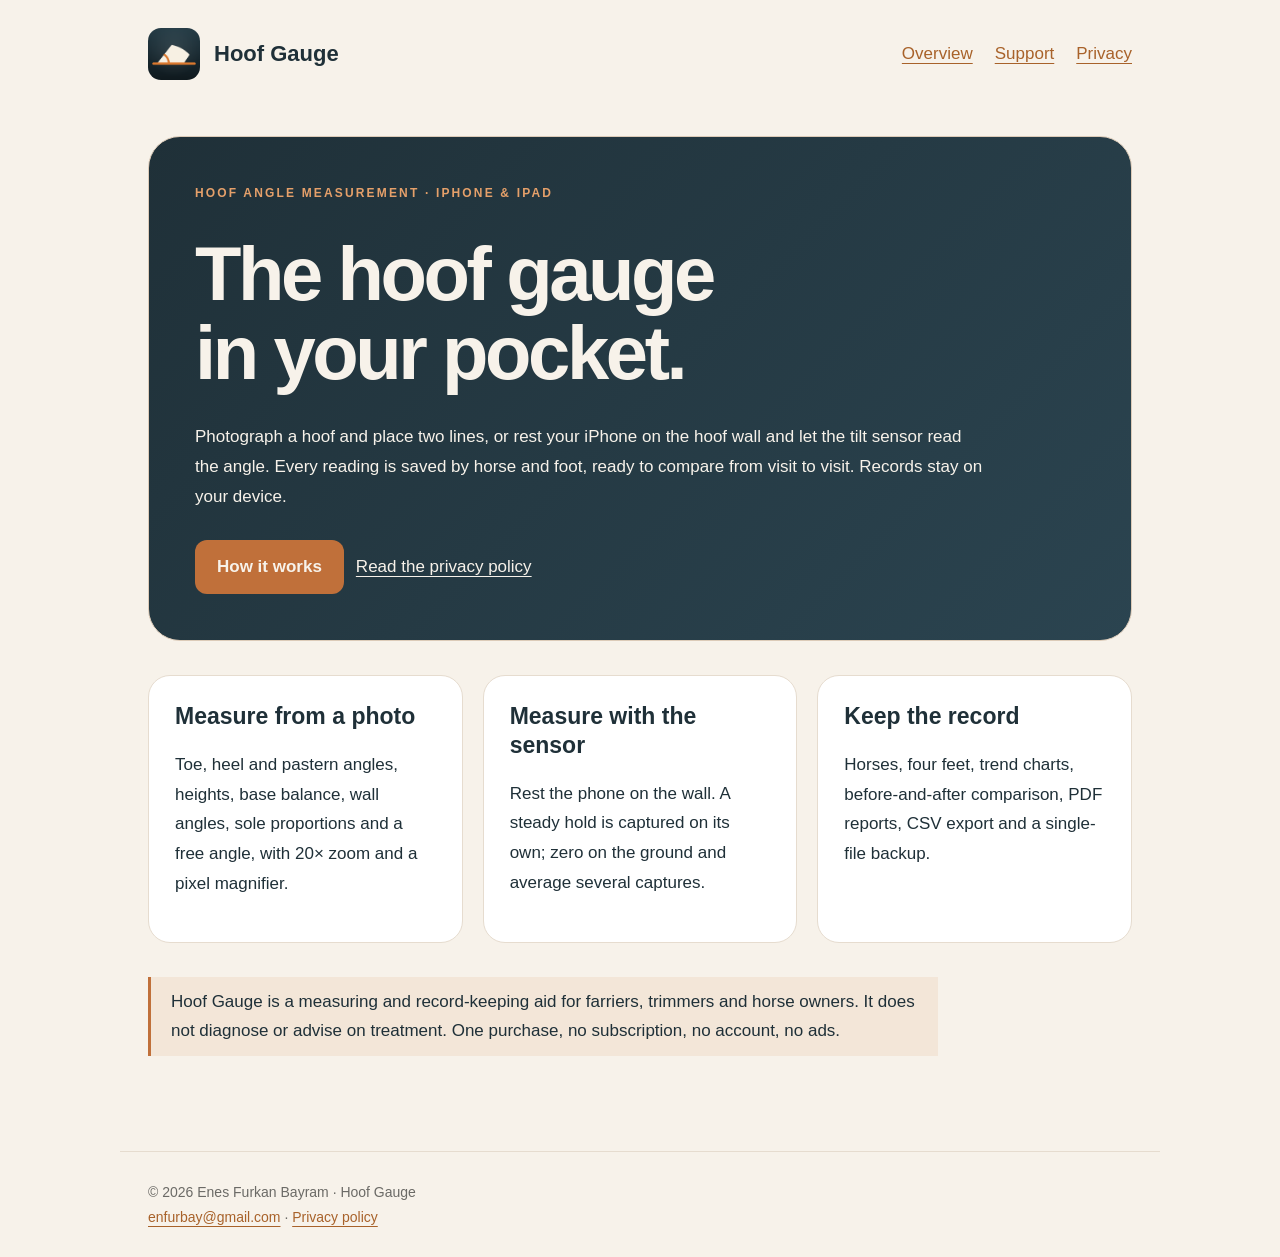
==== index.html @ eecb3e1a "Hoof Gauge support site and privacy policy Co-Authored-By: Claude Fable 5.1 <noreply@anthropic.com>" ====
<!doctype html><html lang="en"><head><meta charset="utf-8"><meta name="viewport" content="width=device-width,initial-scale=1"><meta name="description" content="Hoof Gauge measures hoof angles from a photo or with the iPhone tilt sensor and keeps records by horse and foot."><title>Hoof angles. Measured and remembered. | Hoof Gauge</title><link rel="icon" href="icon.png"><link rel="stylesheet" href="style.css"></head><body><header><a class="brand" href="index.html"><img src="icon.png" alt="Hoof Gauge icon">Hoof Gauge</a><nav><a href="index.html">Overview</a><a href="support.html">Support</a><a href="privacy-policy.html">Privacy</a></nav></header><main><section class="hero"><div class="eyebrow">HOOF ANGLE MEASUREMENT · IPHONE & IPAD</div><h1>The hoof gauge<br>in your pocket.</h1><p>Photograph a hoof and place two lines, or rest your iPhone on the hoof wall and let the tilt sensor read the angle. Every reading is saved by horse and foot, ready to compare from visit to visit. Records stay on your device.</p><a class="button" href="support.html">How it works</a><a href="privacy-policy.html">Read the privacy policy</a></section><section class="grid"><div class="card"><h2>Measure from a photo</h2><p>Toe, heel and pastern angles, heights, base balance, wall angles, sole proportions and a free angle, with 20× zoom and a pixel magnifier.</p></div><div class="card"><h2>Measure with the sensor</h2><p>Rest the phone on the wall. A steady hold is captured on its own; zero on the ground and average several captures.</p></div><div class="card"><h2>Keep the record</h2><p>Horses, four feet, trend charts, before-and-after comparison, PDF reports, CSV export and a single-file backup.</p></div></section><p class="notice">Hoof Gauge is a measuring and record-keeping aid for farriers, trimmers and horse owners. It does not diagnose or advise on treatment. One purchase, no subscription, no account, no ads.</p></main><footer>© 2026 Enes Furkan Bayram · Hoof Gauge<br><a href="mailto:enfurbay@gmail.com">enfurbay@gmail.com</a> · <a href="privacy-policy.html">Privacy policy</a></footer></body></html>
---- style.css ----
*{box-sizing:border-box}body{margin:0;color:#1f3038;background:#f7f2ea;font:17px/1.75 -apple-system,BlinkMacSystemFont,"Segoe UI",sans-serif}header,main,footer{max-width:1040px;margin:auto;padding:28px}header{display:flex;align-items:center;justify-content:space-between;gap:24px}a{color:#a8622a;text-underline-offset:4px}nav{display:flex;gap:22px}.brand{display:flex;align-items:center;gap:14px;font-size:22px;font-weight:700;color:inherit;text-decoration:none}.brand img{width:52px;border-radius:13px}h1{font-size:clamp(40px,7vw,76px);line-height:1.04;letter-spacing:-.045em;margin:30px 0}h2{font-size:27px;line-height:1.25;margin-top:38px}p{max-width:790px}.eyebrow{font-size:12px;letter-spacing:.18em;color:#a8622a;font-weight:700}.hero{padding:46px;border:1px solid #dccbb8;border-radius:32px;background:linear-gradient(135deg,#1f3038 0%,#2b4450 100%);color:#f7f2ea}.hero .eyebrow{color:#e5a06a}.hero a{color:#f7f2ea}.button{display:inline-block;padding:12px 22px;border-radius:12px;background:#c0703a;color:white;text-decoration:none;font-weight:600;margin:12px 12px 0 0}.grid{display:grid;grid-template-columns:repeat(auto-fit,minmax(240px,1fr));gap:20px;margin:34px 0}.card{background:#fff;border:1px solid #e6dccf;border-radius:22px;padding:26px}.card h2{margin-top:0;font-size:23px}footer{border-top:1px solid #e6dccf;color:#6b6a66;font-size:14px;margin-top:50px}.notice{border-left:3px solid #c0703a;padding:10px 20px;background:#f3e6d8}li{margin:9px 0}@media(max-width:580px){header{align-items:flex-start;flex-direction:column}header,main,footer{padding:22px}.hero{padding:26px}nav{font-size:15px}}
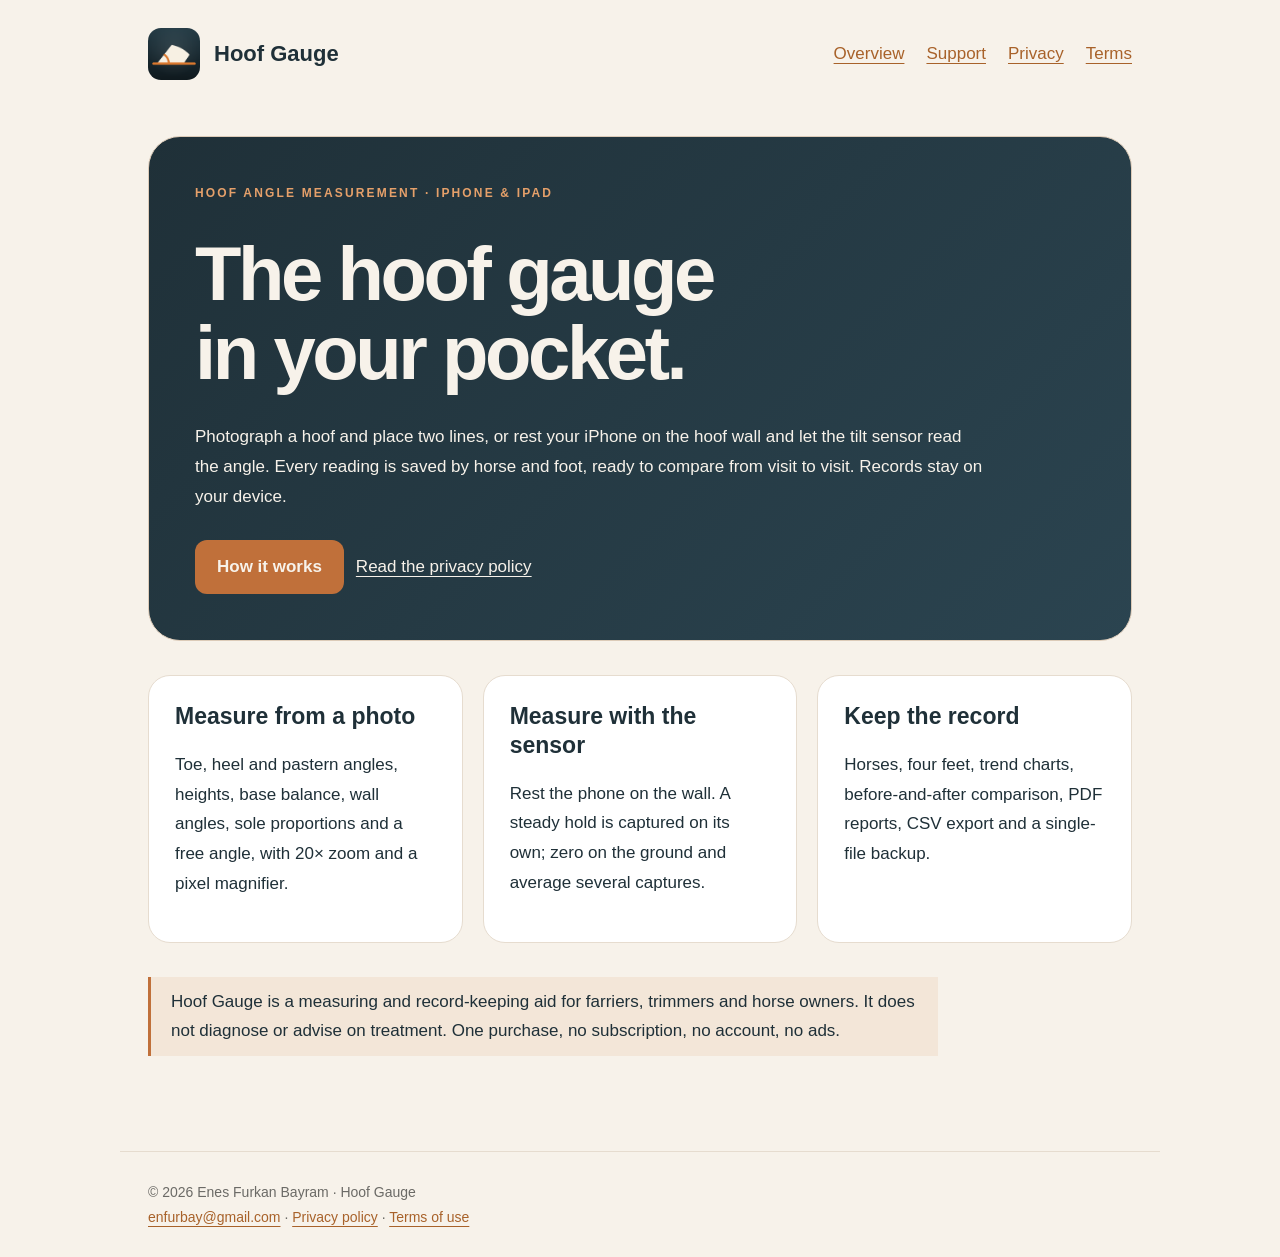
==== commit 622730a5: "Add terms of use page Co-Authored-By: Claude Fable 5.1 <noreply@anthropic.com>" ====
--- a/index.html
+++ b/index.html
@@ -1 +1 @@
-<!doctype html><html lang="en"><head><meta charset="utf-8"><meta name="viewport" content="width=device-width,initial-scale=1"><meta name="description" content="Hoof Gauge measures hoof angles from a photo or with the iPhone tilt sensor and keeps records by horse and foot."><title>Hoof angles. Measured and remembered. | Hoof Gauge</title><link rel="icon" href="icon.png"><link rel="stylesheet" href="style.css"></head><body><header><a class="brand" href="index.html"><img src="icon.png" alt="Hoof Gauge icon">Hoof Gauge</a><nav><a href="index.html">Overview</a><a href="support.html">Support</a><a href="privacy-policy.html">Privacy</a></nav></header><main><section class="hero"><div class="eyebrow">HOOF ANGLE MEASUREMENT · IPHONE & IPAD</div><h1>The hoof gauge<br>in your pocket.</h1><p>Photograph a hoof and place two lines, or rest your iPhone on the hoof wall and let the tilt sensor read the angle. Every reading is saved by horse and foot, ready to compare from visit to visit. Records stay on your device.</p><a class="button" href="support.html">How it works</a><a href="privacy-policy.html">Read the privacy policy</a></section><section class="grid"><div class="card"><h2>Measure from a photo</h2><p>Toe, heel and pastern angles, heights, base balance, wall angles, sole proportions and a free angle, with 20× zoom and a pixel magnifier.</p></div><div class="card"><h2>Measure with the sensor</h2><p>Rest the phone on the wall. A steady hold is captured on its own; zero on the ground and average several captures.</p></div><div class="card"><h2>Keep the record</h2><p>Horses, four feet, trend charts, before-and-after comparison, PDF reports, CSV export and a single-file backup.</p></div></section><p class="notice">Hoof Gauge is a measuring and record-keeping aid for farriers, trimmers and horse owners. It does not diagnose or advise on treatment. One purchase, no subscription, no account, no ads.</p></main><footer>© 2026 Enes Furkan Bayram · Hoof Gauge<br><a href="mailto:enfurbay@gmail.com">enfurbay@gmail.com</a> · <a href="privacy-policy.html">Privacy policy</a></footer></body></html>+<!doctype html><html lang="en"><head><meta charset="utf-8"><meta name="viewport" content="width=device-width,initial-scale=1"><meta name="description" content="Hoof Gauge measures hoof angles from a photo or with the iPhone tilt sensor and keeps records by horse and foot."><title>Hoof angles. Measured and remembered. | Hoof Gauge</title><link rel="icon" href="icon.png"><link rel="stylesheet" href="style.css"></head><body><header><a class="brand" href="index.html"><img src="icon.png" alt="Hoof Gauge icon">Hoof Gauge</a><nav><a href="index.html">Overview</a><a href="support.html">Support</a><a href="privacy-policy.html">Privacy</a><a href="terms.html">Terms</a></nav></header><main><section class="hero"><div class="eyebrow">HOOF ANGLE MEASUREMENT · IPHONE & IPAD</div><h1>The hoof gauge<br>in your pocket.</h1><p>Photograph a hoof and place two lines, or rest your iPhone on the hoof wall and let the tilt sensor read the angle. Every reading is saved by horse and foot, ready to compare from visit to visit. Records stay on your device.</p><a class="button" href="support.html">How it works</a><a href="privacy-policy.html">Read the privacy policy</a></section><section class="grid"><div class="card"><h2>Measure from a photo</h2><p>Toe, heel and pastern angles, heights, base balance, wall angles, sole proportions and a free angle, with 20× zoom and a pixel magnifier.</p></div><div class="card"><h2>Measure with the sensor</h2><p>Rest the phone on the wall. A steady hold is captured on its own; zero on the ground and average several captures.</p></div><div class="card"><h2>Keep the record</h2><p>Horses, four feet, trend charts, before-and-after comparison, PDF reports, CSV export and a single-file backup.</p></div></section><p class="notice">Hoof Gauge is a measuring and record-keeping aid for farriers, trimmers and horse owners. It does not diagnose or advise on treatment. One purchase, no subscription, no account, no ads.</p></main><footer>© 2026 Enes Furkan Bayram · Hoof Gauge<br><a href="mailto:enfurbay@gmail.com">enfurbay@gmail.com</a> · <a href="privacy-policy.html">Privacy policy</a> · <a href="terms.html">Terms of use</a></footer></body></html>
